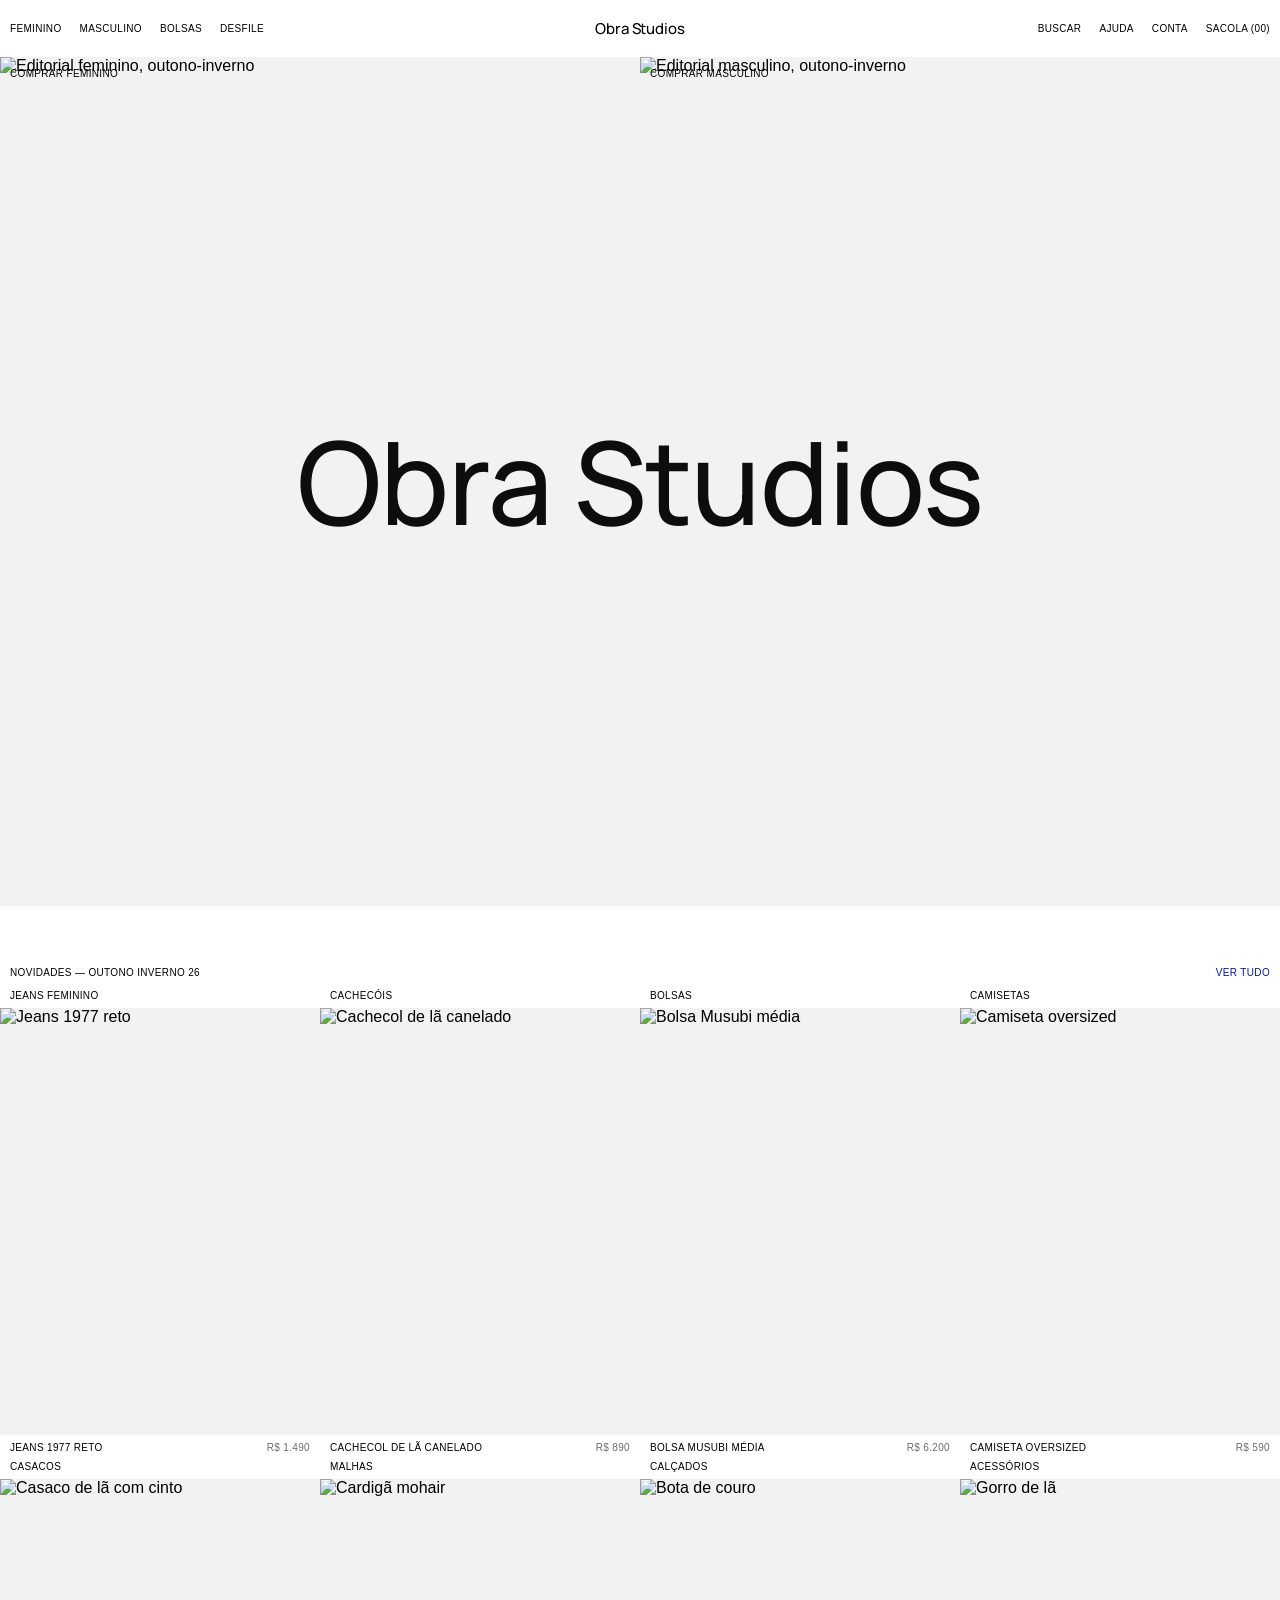
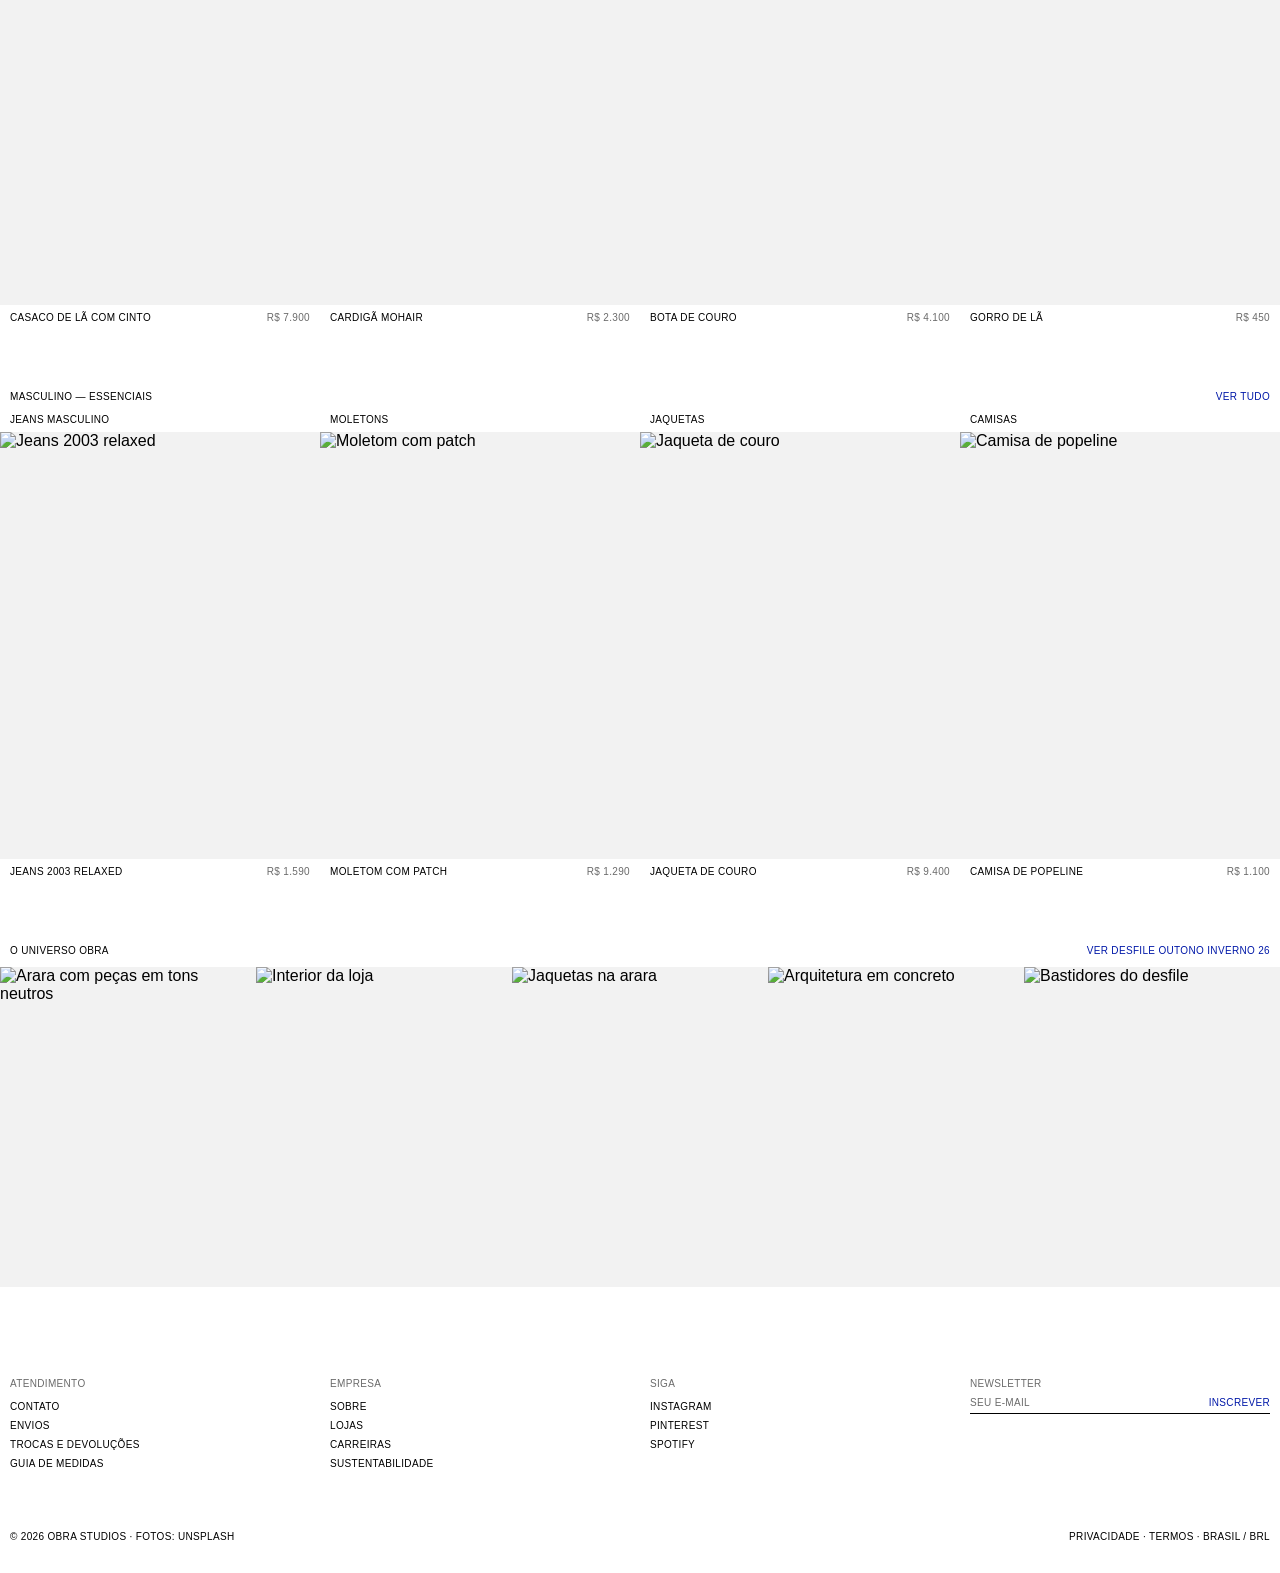
==== index.html @ ecbe7036 "Obra Studios: protótipo de loja de moda Site estático com página inicial, categorias com filtros, pr" ====
<!DOCTYPE html>
<html lang="pt-BR">
<head>
  <meta charset="UTF-8">
  <meta name="viewport" content="width=device-width, initial-scale=1">
  <meta name="robots" content="noindex, nofollow">
  <title>Obra Studios</title>
  <meta name="description" content="Obra Studios — moda contemporânea, edição editorial.">
  <link rel="preconnect" href="https://fonts.googleapis.com">
  <link rel="preconnect" href="https://fonts.gstatic.com" crossorigin>
  <link href="https://fonts.googleapis.com/css2?family=Inter:wght@400;500&family=Manrope:wght@500&display=swap" rel="stylesheet">
  <link rel="stylesheet" href="styles.css">
</head>
<body data-page="home">

  <div id="site-header"></div>

  <main>
    <!-- Hero dividido -->
    <section class="hero" aria-label="Destaque">
      <a class="hero__half" href="categoria.html?g=feminino">
        <span class="label hero__label">Comprar feminino</span>
        <img src="https://images.unsplash.com/photo-1613915617430-8ab0fd7c6baf?w=1200&amp;h=1600&amp;fit=crop&amp;auto=format&amp;q=75" alt="Editorial feminino, outono-inverno">
      </a>
      <a class="hero__half" href="categoria.html?g=masculino">
        <span class="label hero__label">Comprar masculino</span>
        <img src="https://images.unsplash.com/photo-1787044817434-b6d1f927ac21?w=1200&amp;h=1600&amp;fit=crop&amp;auto=format&amp;q=75" alt="Editorial masculino, outono-inverno">
      </a>
      <h1 class="hero__wordmark">Obra Studios</h1>
    </section>

    <!-- Grade de produtos -->
    <section class="section" id="feminino" aria-labelledby="gridTitle">
      <div class="section__head">
        <h2 class="label" id="gridTitle">Novidades — Outono Inverno 26</h2>
        <a href="categoria.html?g=feminino" class="label link">Ver tudo</a>
      </div>
      <div class="grid" id="productGrid"></div>
    </section>

    <!-- Segunda grade -->
    <section class="section" id="masculino" aria-labelledby="gridTitle2">
      <div class="section__head">
        <h2 class="label" id="gridTitle2">Masculino — Essenciais</h2>
        <a href="categoria.html?g=masculino" class="label link">Ver tudo</a>
      </div>
      <div class="grid" id="productGrid2"></div>
    </section>

    <!-- Fileira editorial -->
    <section class="section" id="desfile" aria-labelledby="editTitle">
      <div class="section__head">
        <h2 class="label" id="editTitle">O universo Obra</h2>
        <a href="desfile.html" class="label link">Ver desfile Outono Inverno 26</a>
      </div>
      <div class="tiles">
        <figure class="tile"><img src="https://images.unsplash.com/photo-1603400521630-9f2de124b33b?w=700&amp;h=900&amp;fit=crop&amp;auto=format&amp;q=75" alt="Arara com peças em tons neutros" loading="lazy"></figure>
        <figure class="tile"><img src="https://images.unsplash.com/photo-1769107805412-90d9191d53e9?w=700&amp;h=900&amp;fit=crop&amp;auto=format&amp;q=75" alt="Interior da loja" loading="lazy"></figure>
        <figure class="tile"><img src="https://images.unsplash.com/photo-1551232864-3f0890e580d9?w=700&amp;h=900&amp;fit=crop&amp;auto=format&amp;q=75" alt="Jaquetas na arara" loading="lazy"></figure>
        <figure class="tile"><img src="https://images.unsplash.com/photo-1522743791393-522312deeebf?w=700&amp;h=900&amp;fit=crop&amp;auto=format&amp;q=75" alt="Arquitetura em concreto" loading="lazy"></figure>
        <figure class="tile"><img src="https://images.unsplash.com/photo-1764593605450-15d6fc79a2fa?w=700&amp;h=900&amp;fit=crop&amp;auto=format&amp;q=75" alt="Bastidores do desfile" loading="lazy"></figure>
      </div>
    </section>
  </main>

  <div id="site-footer"></div>

  <script src="data.js"></script>
  <script src="shared.js"></script>
  <script src="main.js"></script>
</body>
</html>
---- styles.css ----
:root {
  /* Cores */
  --color-cobalt: #0018a8;
  --color-ink: #000000;
  --color-graphite: #6b6b6b;
  --color-paper: #ffffff;
  --color-bone: #f2f2f2;

  /* Tipografia */
  --font-ui: "Helvetica Neue", Helvetica, Inter, Arial, sans-serif;
  --font-wordmark: Manrope, "GT Walsheim", "Helvetica Neue", sans-serif;
  --text-label: 10px;
  --tracking-label: 0.033em;
  --text-display: 120px;
  --tracking-display: -0.01em;

  /* Espaçamento */
  --space-edge: 10px;
  --space-element: 10px;
  --space-nav: 30px;
  --section-gap: 60px;
}

*,
*::before,
*::after { box-sizing: border-box; margin: 0; padding: 0; }

html { scroll-behavior: smooth; }
[hidden] { display: none !important; }

body {
  background: var(--color-paper);
  color: var(--color-ink);
  font-family: var(--font-ui);
  font-weight: 400;
  -webkit-font-smoothing: antialiased;
}

img { display: block; width: 100%; height: 100%; object-fit: cover; background: var(--color-bone); }
a { color: inherit; text-decoration: none; }
button, input { font: inherit; color: inherit; background: none; border: 0; border-radius: 0; }
button { cursor: pointer; }
ul { list-style: none; }

/* Rótulo — a voz tipográfica do sistema */
.label {
  font-size: var(--text-label);
  line-height: 1.3;
  letter-spacing: var(--tracking-label);
  text-transform: uppercase;
  font-weight: 400;
}
.muted { color: var(--color-graphite); }
.link { color: var(--color-cobalt); }
a.label:hover, button.label:hover { text-decoration: underline; text-underline-offset: 2px; text-decoration-thickness: 1px; }

/* Navegação */
.nav {
  position: sticky;
  top: 0;
  z-index: 20;
  display: grid;
  grid-template-columns: 1fr auto 1fr;
  align-items: center;
  padding: 18px var(--space-edge);
  background: var(--color-paper);
}
.nav__group { display: flex; gap: 18px; }
.nav__group--right { justify-content: flex-end; }
.nav__logo {
  font-family: var(--font-wordmark);
  font-weight: 500;
  font-size: 15px;
  letter-spacing: -0.01em;
  opacity: 0;
  transition: opacity 0.25s ease;
}
.nav.is-scrolled .nav__logo { opacity: 1; }
.nav__toggle { display: none; }

/* Busca */
.search {
  position: fixed;
  inset: 0 0 auto 0;
  z-index: 30;
  background: var(--color-paper);
  padding: 18px var(--space-edge) var(--space-nav);
}
.search__form { display: flex; align-items: center; gap: var(--space-element); border-bottom: 1px solid var(--color-ink); padding-bottom: 8px; }
.search__input { flex: 1; font-size: 28px; letter-spacing: -0.01em; outline: none; }
.search__input::placeholder { color: var(--color-graphite); }
.search__results { display: flex; flex-direction: column; gap: 10px; margin-top: 18px; max-width: 480px; }
.search__results li { display: flex; justify-content: space-between; gap: 20px; }

/* Hero dividido */
.hero {
  position: relative;
  display: grid;
  grid-template-columns: 1fr 1fr;
  height: calc(100vh - 51px);
  min-height: 480px;
}
.hero__half { position: relative; overflow: hidden; }
.hero__half img { transition: transform 1.2s cubic-bezier(0.2, 0.7, 0.2, 1); }
.hero__half:hover img { transform: scale(1.02); }
.hero__label { position: absolute; top: var(--space-element); left: var(--space-edge); z-index: 2; }
.hero__wordmark {
  position: absolute;
  left: 50%;
  top: 50%;
  transform: translate(-50%, -50%);
  font-family: var(--font-wordmark);
  font-weight: 500;
  font-size: clamp(48px, 9vw, var(--text-display));
  line-height: 1;
  letter-spacing: var(--tracking-display);
  white-space: nowrap;
  pointer-events: none;
  z-index: 3;
  color: var(--color-paper);
  mix-blend-mode: difference; /* fica legível sobre foto clara ou escura */
}

/* Seções */
.section { margin-top: var(--section-gap); }
.section__head {
  display: flex;
  justify-content: space-between;
  padding: 0 var(--space-edge) var(--space-element);
}

/* Grade de produtos — sem gutters */
.grid { display: grid; grid-template-columns: repeat(4, 1fr); }
.cell { display: block; }
.cell__caption { display: flex; justify-content: space-between; padding: 0 var(--space-edge) 6px; }
.cell__media { position: relative; aspect-ratio: 3 / 4; overflow: hidden; }
.cell__media img { position: absolute; inset: 0; transition: opacity 0.4s ease; }
.cell__media img + img { opacity: 0; }
.cell:hover .cell__media img + img { opacity: 1; }
.cell__media > a { position: absolute; inset: 0; }
.cell__caption--below { padding-top: 6px; }
.cell__sizes {
  position: absolute;
  left: 0;
  right: 0;
  bottom: 0;
  z-index: 2;
  display: flex;
  flex-wrap: wrap;
  gap: 4px 14px;
  padding: 10px var(--space-edge);
  background: var(--color-paper);
  opacity: 0;
  transform: translateY(4px);
  transition: opacity 0.2s ease, transform 0.2s ease;
}
.cell:hover .cell__sizes, .cell__sizes:focus-within { opacity: 1; transform: none; }
.cell__price { color: var(--color-graphite); }

/* Aviso de adicionado */
.toast {
  position: fixed;
  top: 60px;
  right: var(--space-edge);
  z-index: 40;
  display: flex;
  gap: 12px;
  width: 300px;
  padding: 10px;
  background: var(--color-paper);
  box-shadow: 0 0 0 1px var(--color-bone);
  animation: toast-in 0.25s ease;
}
.toast img { width: 64px; height: 85px; flex: none; }
.toast__body { display: flex; flex-direction: column; gap: 4px; }
@keyframes toast-in { from { opacity: 0; transform: translateY(-6px); } }

/* Botão — contorno, sem preenchimento */
.btn {
  display: block;
  width: 100%;
  padding: 16px;
  border: 1px solid var(--color-ink);
  text-align: center;
  transition: background 0.2s ease, color 0.2s ease;
}
.btn:hover { background: var(--color-ink); color: var(--color-paper); text-decoration: none !important; }
.btn.is-waiting { border-color: var(--color-graphite); color: var(--color-graphite); }
.btn.is-waiting:hover { background: none; color: var(--color-graphite); }

/* Página de produto */
.pdp { display: grid; grid-template-columns: 2fr 1fr; align-items: start; }
.pdp__gallery { display: grid; grid-template-columns: 1fr 1fr; }
.pdp__gallery img { aspect-ratio: 3 / 4; height: auto; }
.pdp__info {
  position: sticky;
  top: 51px;
  display: flex;
  flex-direction: column;
  gap: 18px;
  padding: 20px var(--space-nav) var(--space-nav);
}
.pdp__crumbs a:hover { text-decoration: underline; }
.pdp__name { font-size: 11px; }
.pdp__field { border: 0; display: flex; flex-direction: column; gap: 8px; }
.pdp__field legend { margin-bottom: 8px; }
.pdp__guide { align-self: flex-start; }
.pdp__text { text-transform: none; line-height: 1.5; font-size: 11px; padding-bottom: 12px; }
.pdp__note { line-height: 1.5; }
.options { display: flex; flex-wrap: wrap; gap: 6px; }
.option {
  min-width: 44px;
  padding: 8px 10px;
  border: 1px solid var(--color-bone);
}
.option:hover { border-color: var(--color-graphite); text-decoration: none !important; }
.option.is-active { border-color: var(--color-ink); }
.shake { animation: shake 0.35s ease; }
@keyframes shake { 25% { transform: translateX(-4px); } 75% { transform: translateX(4px); } }

.accordion details { border-top: 1px solid var(--color-bone); }
.accordion details:last-child { border-bottom: 1px solid var(--color-bone); }
.accordion summary {
  display: flex;
  justify-content: space-between;
  padding: 12px 0;
  cursor: pointer;
  list-style: none;
}
.accordion summary::-webkit-details-marker { display: none; }
.accordion summary::after { content: "+"; }
.accordion details[open] summary::after { content: "−"; }

/* Sacola */
.bag { padding: 20px var(--space-edge) 0; min-height: 60vh; }
.bag__head { display: flex; justify-content: space-between; margin-bottom: var(--space-nav); }
.bag__layout { display: grid; grid-template-columns: 2fr 1fr; gap: var(--section-gap); align-items: start; }
.bag__layout[hidden] { display: none; }
.bag__item {
  display: grid;
  grid-template-columns: 120px 1fr auto;
  gap: 20px;
  padding: 10px 0;
  border-top: 1px solid var(--color-bone);
}
.bag__item:last-child { border-bottom: 1px solid var(--color-bone); }
.bag__thumb { aspect-ratio: 3 / 4; display: block; }
.bag__details { display: flex; flex-direction: column; justify-content: space-between; gap: 10px; }
.bag__details p { margin-top: 4px; }
.bag__remove { align-self: flex-start; color: var(--color-graphite); }
.qty { display: flex; align-items: center; gap: 14px; }
.qty button { width: 24px; height: 24px; border: 1px solid var(--color-bone); }
.qty button:hover { border-color: var(--color-ink); text-decoration: none !important; }
.bag__summary {
  position: sticky;
  top: 71px;
  display: flex;
  flex-direction: column;
  gap: 12px;
}
.bag__row { display: flex; justify-content: space-between; }
.bag__row--total { padding-top: 12px; border-top: 1px solid var(--color-ink); }
.bag__summary .muted { line-height: 1.5; }
.bag__empty { display: flex; flex-direction: column; gap: 12px; padding: 60px 0; }

/* Categoria */
.plp__head { padding: 30px var(--space-edge) 20px; display: flex; flex-direction: column; gap: 18px; }
.plp__title {
  font-family: var(--font-wordmark);
  font-weight: 500;
  font-size: clamp(40px, 6vw, 80px);
  line-height: 1;
  letter-spacing: var(--tracking-display);
}
.plp__types { display: flex; flex-wrap: wrap; gap: 8px 18px; }
.plp__types button { color: var(--color-graphite); }
.plp__types button.is-active { color: var(--color-ink); text-decoration: underline; text-underline-offset: 2px; }
.plp__bar {
  position: sticky;
  top: 51px;
  z-index: 10;
  display: grid;
  grid-template-columns: auto 1fr auto;
  align-items: center;
  gap: 20px;
  padding: 10px var(--space-edge);
  margin-bottom: 10px;
  background: var(--color-paper);
}
.plp__chips { display: flex; flex-wrap: wrap; gap: 6px 10px; align-items: center; }
.chip { padding: 4px 8px; border: 1px solid var(--color-bone); }
.chip:hover { border-color: var(--color-ink); text-decoration: none !important; }
.plp__tools { display: flex; align-items: center; gap: 12px; }
.view-btn { color: var(--color-graphite); }
.view-btn.is-active { color: var(--color-ink); text-decoration: underline; text-underline-offset: 2px; }
.plp__tools #filterOpen { margin-left: 10px; }
.grid--2 { grid-template-columns: repeat(2, 1fr); }
.plp__empty { display: flex; flex-direction: column; align-items: flex-start; gap: 12px; padding: 60px var(--space-edge); }

/* Painel lateral */
.drawer__backdrop {
  position: fixed;
  inset: 0;
  z-index: 49;
  background: rgba(255, 255, 255, 0.6);
  animation: fade-in 0.2s ease;
}
@keyframes fade-in { from { opacity: 0; } }
.drawer {
  position: fixed;
  top: 0;
  right: 0;
  bottom: 0;
  z-index: 50;
  width: min(380px, 100%);
  display: flex;
  flex-direction: column;
  background: var(--color-paper);
  box-shadow: -1px 0 0 var(--color-bone);
  transform: translateX(100%);
  visibility: hidden;
  transition: transform 0.35s cubic-bezier(0.2, 0.7, 0.2, 1), visibility 0s linear 0.35s;
}
.drawer.is-open { transform: none; visibility: visible; transition: transform 0.35s cubic-bezier(0.2, 0.7, 0.2, 1); }
.drawer__head { display: flex; justify-content: space-between; padding: 18px 20px; border-bottom: 1px solid var(--color-bone); }
.drawer__body { flex: 1; overflow-y: auto; padding: 0 20px; }
.drawer__foot { display: grid; grid-template-columns: 1fr 1fr; gap: 10px; padding: 14px 20px; border-top: 1px solid var(--color-bone); }
.btn--ghost { border-color: var(--color-bone); }
.filter { display: flex; flex-direction: column; gap: 12px; padding: 20px 0; border-bottom: 1px solid var(--color-bone); }
.filter:last-child { border-bottom: 0; }
.filter__list { display: flex; flex-direction: column; gap: 10px; }
.filter__list .check .muted { margin-left: auto; }
.is-empty { opacity: 0.35; }

/* Desfile */
.rw-hero { position: relative; height: calc(100vh - 51px); min-height: 480px; overflow: hidden; }
.rw-hero img { position: absolute; inset: 0; }
.rw-hero__meta {
  position: absolute;
  top: var(--space-element);
  left: var(--space-edge);
  right: var(--space-edge);
  display: flex;
  justify-content: space-between;
  z-index: 2;
}
.rw-hero__title {
  position: absolute;
  left: var(--space-edge);
  bottom: 40px;
  z-index: 2;
  font-family: var(--font-wordmark);
  font-weight: 500;
  font-size: clamp(48px, 9vw, var(--text-display));
  line-height: 0.95;
  letter-spacing: var(--tracking-display);
  max-width: 10ch;
}
.rw-hero__cta { position: absolute; right: var(--space-edge); bottom: 44px; z-index: 2; }

.rw-intro {
  display: grid;
  grid-template-columns: 1fr 2fr;
  gap: 20px;
  padding: var(--section-gap) var(--space-edge) 0;
}
.rw-intro__text {
  font-family: var(--font-wordmark);
  font-weight: 500;
  font-size: clamp(20px, 2.2vw, 30px);
  line-height: 1.25;
  letter-spacing: -0.01em;
  max-width: 34ch;
}

.rw-grid { display: grid; grid-template-columns: repeat(4, 1fr); }
.rw-grid--2 { grid-template-columns: repeat(2, 1fr); }
.look { position: relative; display: block; aspect-ratio: 2 / 3; overflow: hidden; cursor: zoom-in; text-align: left; }
.look img { position: absolute; inset: 0; transition: transform 0.8s cubic-bezier(0.2, 0.7, 0.2, 1); }
.look:hover img { transform: scale(1.02); }
.look__num {
  position: absolute;
  left: var(--space-edge);
  bottom: var(--space-element);
  padding: 2px 4px;
  background: var(--color-paper);
}

.rw-info {
  display: grid;
  grid-template-columns: 1fr 1fr;
  gap: 20px;
  padding: 0 var(--space-edge);
}
.rw-info h2 { padding-bottom: 10px; border-bottom: 1px solid var(--color-ink); }
.rw-credits { display: grid; grid-template-columns: 1fr 1fr; gap: 10px 20px; padding-top: 14px; }
.rw-archive { display: flex; flex-direction: column; }
.rw-archive__row {
  display: grid;
  grid-template-columns: 2fr 1.4fr 1fr;
  gap: 10px;
  padding: 12px 0;
  border-bottom: 1px solid var(--color-bone);
}
.rw-archive__row:hover .label:first-child { text-decoration: underline; text-underline-offset: 2px; }
.rw-archive__row.is-current .label:first-child { color: var(--color-cobalt); }

/* Tela cheia */
.lightbox {
  width: 100%;
  height: 100%;
  max-width: none;
  max-height: none;
  margin: 0;
  border: 0;
  padding: 0;
  background: var(--color-paper);
  color: var(--color-ink);
}
.lightbox[open] { display: grid; grid-template-rows: auto minmax(0, 1fr) auto; }
.lightbox::backdrop { background: var(--color-paper); }
.lightbox__bar { display: flex; justify-content: space-between; padding: 18px var(--space-edge); }
.lightbox__stage { position: relative; display: flex; justify-content: center; min-height: 0; }
.lightbox__stage img { width: auto; height: 100%; max-width: 100%; object-fit: contain; background: none; }
.lightbox__nav {
  position: absolute;
  top: 0;
  bottom: 0;
  width: 30%;
  display: flex;
  align-items: center;
  padding: 0 var(--space-edge);
  font-size: 14px;
}
.lightbox__nav--prev { left: 0; justify-content: flex-start; cursor: w-resize; }
.lightbox__nav--next { right: 0; justify-content: flex-end; cursor: e-resize; }
.lightbox__nav:hover { text-decoration: none !important; }
.lightbox__shop { display: flex; align-items: center; gap: 20px; padding: 14px var(--space-edge) 18px; overflow-x: auto; }
.lightbox__shop ul { display: flex; gap: 20px; }
.lb-item { display: flex; align-items: center; gap: 10px; }
.lb-item img { width: 40px; height: 53px; flex: none; }
.lb-item > span { display: flex; flex-direction: column; gap: 3px; white-space: nowrap; }
.lb-item:hover .label:first-child { text-decoration: underline; text-underline-offset: 2px; }

/* Conta */
.pdp__wish { align-self: flex-start; }
.acc__title {
  font-family: var(--font-wordmark);
  font-weight: 500;
  font-size: clamp(40px, 6vw, 80px);
  line-height: 1;
  letter-spacing: var(--tracking-display);
  margin-bottom: 30px;
}
.acc-guest, .acc { padding: 30px var(--space-edge) 0; min-height: 70vh; }
.acc__demo { margin: -14px 0 30px; }
.acc-guest__cols { display: grid; grid-template-columns: 1fr 1fr; gap: var(--section-gap); max-width: 1100px; }
.acc-form { display: flex; flex-direction: column; gap: 18px; }
.acc-form__actions { display: flex; gap: 10px; }
.acc-form__actions .btn { width: auto; padding: 14px 28px; }
.acc-perks { display: flex; flex-direction: column; gap: 6px; padding-top: 6px; }
.acc-perks li::before { content: "— "; }

.acc__layout { display: grid; grid-template-columns: 220px 1fr; gap: var(--section-gap); align-items: start; }
.acc__nav { position: sticky; top: 71px; display: flex; flex-direction: column; align-items: flex-start; gap: 12px; }
.acc__nav a { color: var(--color-graphite); }
.acc__nav a.is-active { color: var(--color-ink); text-decoration: underline; text-underline-offset: 2px; }
.acc__nav #logout { margin-top: 18px; }
.acc__panel { display: flex; flex-direction: column; gap: 18px; min-width: 0; max-width: 1000px; }
.acc-empty { line-height: 1.6; padding: 10px 0 30px; }
.acc-text { line-height: 1.6; text-transform: none; font-size: 11px; }

.acc-stats { display: grid; grid-template-columns: repeat(3, 1fr); gap: 1px; background: var(--color-bone); margin-bottom: 20px; }
.acc-stat { display: flex; flex-direction: column; gap: 8px; padding: 20px; background: var(--color-paper); }
.acc-stat__num { font-family: var(--font-wordmark); font-weight: 500; font-size: 40px; line-height: 1; letter-spacing: -0.01em; }
.acc-stat:hover .label { text-decoration: underline; text-underline-offset: 2px; }
.acc-cards { display: grid; grid-template-columns: 1fr 1fr; gap: 20px; margin-top: 20px; }
.acc-cards > div { display: flex; flex-direction: column; gap: 6px; }
.acc-cards .co__title { margin-bottom: 8px; }
.acc-cards .link { margin-top: 8px; }

.orders { display: flex; flex-direction: column; }
.order { border-bottom: 1px solid var(--color-bone); }
.order__row {
  display: grid;
  grid-template-columns: 1fr 1.4fr 1.2fr 1.4fr auto;
  gap: 10px;
  align-items: center;
  padding: 14px 0;
  cursor: pointer;
  list-style: none;
}
.order__row::-webkit-details-marker { display: none; }
.order__row::after { content: "+"; font-size: 11px; }
.order[open] .order__row::after { content: "−"; }
.order__body { display: flex; flex-direction: column; align-items: flex-start; gap: 18px; padding: 4px 0 20px; }
.order__items { display: flex; flex-direction: column; gap: 10px; width: 100%; max-width: 560px; }
.order__meta { display: grid; grid-template-columns: repeat(3, 1fr); gap: 20px; width: 100%; }
.order__meta p { line-height: 1.6; }

.acc-wish { margin: 0 calc(-1 * var(--space-edge)); grid-template-columns: repeat(3, 1fr); }
.acc-wish__remove { padding: 8px var(--space-edge) 16px; color: var(--color-graphite); }

.addresses { display: grid; grid-template-columns: repeat(2, 1fr); gap: 20px; }
.address { display: flex; flex-direction: column; gap: 6px; padding: 16px; border: 1px solid var(--color-bone); }
.address__actions { display: flex; gap: 14px; margin-top: 10px; }
.acc-address-form { grid-column: 1 / -1; padding: 16px; border: 1px solid var(--color-ink); }
.acc-add { width: auto; align-self: flex-start; padding: 14px 28px; }
.acc-danger { margin-top: 30px; }
.acc-delete { align-self: flex-start; text-decoration: underline; text-underline-offset: 2px; }

.show-sm { display: none; }

/* Páginas institucionais */
.page-head { display: flex; flex-direction: column; gap: 20px; padding: 30px var(--space-edge) 0; }
.page-head .acc__title { margin-bottom: 0; }
.page-head--flush { padding: 0; margin-bottom: 20px; }
.page-head .rw-intro__text { max-width: 40ch; }
.page-h2 { font-family: var(--font-wordmark); font-weight: 500; font-size: clamp(26px, 3vw, 40px); line-height: 1.1; letter-spacing: -0.01em; }
.page-h3 { font-family: var(--font-wordmark); font-weight: 500; font-size: 20px; line-height: 1.2; letter-spacing: -0.01em; }
.prose { font-size: 13px; line-height: 1.6; max-width: 60ch; }
.rw-hero--short { height: 70vh; }

.split { display: grid; grid-template-columns: 1fr 1fr; align-items: center; }
.split__img { aspect-ratio: 4 / 5; overflow: hidden; }
.split__text { display: flex; flex-direction: column; gap: 18px; padding: 30px var(--section-gap); }
.split--reverse .split__img { order: -1; }

.values { display: grid; grid-template-columns: repeat(4, 1fr); gap: 1px; background: var(--color-bone); border-top: 1px solid var(--color-bone); border-bottom: 1px solid var(--color-bone); }
.value { display: flex; flex-direction: column; gap: 12px; padding: 24px var(--space-edge) 30px; background: var(--color-paper); }

.timeline { list-style: none; display: grid; grid-template-columns: repeat(5, 1fr); padding: 0 var(--space-edge); }
.timeline li { display: flex; flex-direction: column; gap: 10px; padding: 14px 20px 0 0; border-top: 1px solid var(--color-ink); }
.timeline p { line-height: 1.5; }

.page-links { display: grid; grid-template-columns: repeat(3, 1fr); border-top: 1px solid var(--color-ink); }
.page-link { display: flex; flex-direction: column; gap: 10px; padding: 24px var(--space-edge); transition: background 0.2s ease; }
.page-link:hover { background: var(--color-bone); }
.page-link__title { font-family: var(--font-wordmark); font-weight: 500; font-size: 24px; letter-spacing: -0.01em; }

.goals { grid-template-columns: repeat(4, 1fr); margin: 0; }
.goals .acc-stat { padding: 24px var(--space-edge); }
.goals .acc-stat__num { font-size: clamp(40px, 5vw, 64px); }

/* Lojas */
.stores { display: flex; flex-direction: column; margin-top: 30px; }
.store { display: grid; grid-template-columns: 1fr 1fr; border-top: 1px solid var(--color-bone); }
.store__img { aspect-ratio: 4 / 5; max-height: 80vh; overflow: hidden; }
.store__info { display: flex; flex-direction: column; gap: 30px; padding: 30px var(--section-gap) 30px var(--space-nav); }
.store__title { display: flex; flex-direction: column; gap: 10px; }
.store__cols { display: grid; grid-template-columns: 1fr 1fr; gap: 20px; }
.store__cols > div { display: flex; flex-direction: column; gap: 6px; }
.store__hour { display: flex; justify-content: space-between; gap: 10px; padding: 4px 0; }
.store__hour.is-today { text-decoration: underline; text-underline-offset: 2px; }
.store__services { display: flex; flex-wrap: wrap; gap: 6px; margin-top: 8px; }
.store__services li { padding: 4px 8px; border: 1px solid var(--color-bone); }

/* Carreiras */
.jobs__filters { display: flex; flex-direction: column; gap: 10px; padding: 0 var(--space-edge) 20px; }
.jobs { padding: 0 var(--space-edge); border-top: 1px solid var(--color-ink); margin: 0 var(--space-edge); padding: 0; }
.job__row { grid-template-columns: 2fr 1fr 1.5fr 1fr auto; }
.job__reqs { list-style: none; display: flex; flex-direction: column; gap: 4px; margin-top: 8px; }
.job__reqs li::before { content: "— "; }
.job__form { width: 100%; max-width: 640px; padding-top: 10px; }
.jobs__none, .jobs__open { padding: 20px var(--space-edge) 0; line-height: 1.6; }

/* Texto legal */
.legal { padding: 30px var(--space-edge) 0; }
.legal__notice { display: inline-block; padding: 8px 10px; border: 1px solid var(--color-ink); margin-bottom: 40px; }
.legal__toc { top: 71px; }
.legal__body { display: flex; flex-direction: column; gap: 14px; max-width: 720px; }
.legal__body h2 {
  font-size: var(--text-label);
  letter-spacing: var(--tracking-label);
  text-transform: uppercase;
  font-weight: 400;
  padding: 30px 0 10px;
  border-bottom: 1px solid var(--color-ink);
  scroll-margin-top: 80px;
}
.legal__body ul { list-style: none; display: flex; flex-direction: column; gap: 8px; }
.legal__body li { font-size: 13px; line-height: 1.6; padding-left: 16px; position: relative; }
.legal__body li::before { content: "—"; position: absolute; left: 0; }
.legal__body strong { font-weight: 500; }
.footer__legal a:hover { text-decoration: underline; }

/* Ajuda */
.help { padding: 30px var(--space-edge) 0; }
.help__head { display: grid; grid-template-columns: 1fr 1fr; gap: 20px; align-items: end; }
.help__head .acc__title { margin-bottom: 0; }
.help__search { display: flex; align-items: center; gap: 14px; border-bottom: 1px solid var(--color-ink); padding-bottom: 8px; }
.help__search input { flex: 1; font-size: 22px; letter-spacing: -0.01em; outline: none; min-width: 0; }
.help__search input::placeholder { color: var(--color-graphite); }

.help-quick {
  display: grid;
  grid-template-columns: repeat(4, 1fr);
  gap: 1px;
  background: var(--color-bone);
  margin: 40px calc(-1 * var(--space-edge)) var(--section-gap);
  border-top: 1px solid var(--color-bone);
  border-bottom: 1px solid var(--color-bone);
}
.help-quick__item { display: flex; flex-direction: column; gap: 10px; padding: 20px var(--space-edge) 24px; background: var(--color-paper); transition: background 0.2s ease; }
.help-quick__item:hover { background: var(--color-bone); }
.help-quick__title { font-family: var(--font-wordmark); font-weight: 500; font-size: 22px; letter-spacing: -0.01em; line-height: 1.1; }

.help__layout { display: grid; grid-template-columns: 220px 1fr; gap: var(--section-gap); align-items: start; }
.help__content { display: flex; flex-direction: column; gap: 50px; max-width: 820px; min-width: 0; }
#faq { display: flex; flex-direction: column; gap: 50px; }
.help-section { display: flex; flex-direction: column; gap: 14px; scroll-margin-top: 80px; }
.help-section .accordion details:first-child { border-top: 0; }
.help-text { line-height: 1.6; text-transform: none; font-size: 11px; }
.help-noresult { line-height: 1.6; }

.help-track { display: grid; grid-template-columns: 1fr 1fr auto; gap: 20px; align-items: end; }
.help-track .btn { width: auto; padding: 12px 28px; }
.help-track__msg { line-height: 1.6; margin-top: 6px; }
.track { display: flex; flex-direction: column; gap: 18px; padding: 18px; border: 1px solid var(--color-bone); margin-top: 6px; }
.track__head { display: flex; justify-content: space-between; gap: 10px; }
.track__steps { display: grid; grid-template-columns: repeat(4, 1fr); list-style: none; }
.track__steps li { padding-top: 12px; border-top: 2px solid var(--color-bone); color: var(--color-graphite); }
.track__steps li.is-done { border-top-color: var(--color-ink); color: var(--color-ink); }
.track__steps li.is-current { color: var(--color-cobalt); }

.size-tools { display: flex; justify-content: space-between; align-items: center; gap: 14px; flex-wrap: wrap; }
.size-unit { display: flex; gap: 12px; }
.size-table { overflow-x: auto; }
.size-table table { width: 100%; border-collapse: collapse; }
.size-table th, .size-table td { text-align: left; padding: 12px 10px 12px 0; border-bottom: 1px solid var(--color-bone); white-space: nowrap; }
.size-table th { font-weight: 400; border-bottom-color: var(--color-ink); }
.size-table tbody tr:hover td { background: var(--color-bone); }

.contact-grid { display: grid; grid-template-columns: repeat(4, 1fr); gap: 20px; }
.contact-grid > div { display: flex; flex-direction: column; gap: 6px; }
.contact-grid p { line-height: 1.5; }
.help-form { margin-top: 20px; }
.field textarea {
  font: inherit;
  font-size: 13px;
  padding: 8px 0;
  border: 0;
  border-bottom: 1px solid var(--color-bone);
  border-radius: 0;
  outline: none;
  resize: vertical;
  background: none;
}
.field textarea:focus { border-bottom-color: var(--color-ink); }
.field textarea.is-invalid { border-bottom-color: #b00020; }

/* Checkout */
.nav--checkout .nav__secure { justify-self: end; }
.footer--min .footer__bottom { margin-top: 0; }
.co {
  display: grid;
  grid-template-columns: 1.4fr 1fr;
  gap: var(--section-gap);
  align-items: start;
  padding: 20px var(--space-edge) 0;
}
.co__form { display: flex; flex-direction: column; gap: 30px; max-width: 640px; }
.co__demo { line-height: 1.5; }
.co__step { display: flex; flex-direction: column; gap: 18px; }
.co__title { display: flex; gap: 14px; padding-bottom: 10px; border-bottom: 1px solid var(--color-ink); }
.co__title span { color: var(--color-graphite); }

.fields { display: grid; grid-template-columns: 1fr 1fr; gap: 18px 20px; }
.field { display: flex; flex-direction: column; gap: 6px; }
.field--full { grid-column: 1 / -1; }
.field input, .field select {
  font-size: 13px;
  padding: 8px 0;
  border-bottom: 1px solid var(--color-bone);
  outline: none;
  transition: border-color 0.2s ease;
}
.field select { border: 0; border-bottom: 1px solid var(--color-bone); background: none; cursor: pointer; }
.field input:focus, .field select:focus { border-bottom-color: var(--color-ink); }
.field input::placeholder { color: #b5b5b5; }
.field input.is-invalid { border-bottom-color: #b00020; }
.field__error { color: #b00020; min-height: 0; }
.field__error:empty { display: none; }
.field__hint:empty { display: none; }
.opt { text-transform: none; }

.check { display: flex; align-items: center; gap: 10px; cursor: pointer; }
.check input { accent-color: var(--color-ink); width: 14px; height: 14px; }

.choices { display: flex; flex-direction: column; }
.choice {
  display: grid;
  grid-template-columns: auto 1fr auto;
  gap: 12px;
  align-items: center;
  padding: 14px 0;
  border-bottom: 1px solid var(--color-bone);
  cursor: pointer;
}
.choice input { accent-color: var(--color-ink); }

.tabs { display: flex; gap: 6px; flex-wrap: wrap; }
.tab { padding: 10px 14px; border: 1px solid var(--color-bone); }
.tab:hover { border-color: var(--color-graphite); text-decoration: none !important; }
.tab.is-active { border-color: var(--color-ink); }
.pay__text { text-transform: none; line-height: 1.5; font-size: 11px; }
.btn:disabled { color: var(--color-graphite); border-color: var(--color-graphite); background: none; cursor: wait; }

.co__summary {
  position: sticky;
  top: 71px;
  display: flex;
  flex-direction: column;
  gap: 12px;
}
.co__summary-head { display: flex; justify-content: space-between; padding-bottom: 10px; border-bottom: 1px solid var(--color-ink); }
.co__items { display: flex; flex-direction: column; gap: 10px; padding-bottom: 12px; border-bottom: 1px solid var(--color-bone); }
.co__item { display: grid; grid-template-columns: 60px 1fr auto; gap: 14px; align-items: start; }
.co__item p + p { margin-top: 4px; }
.co__thumb { position: relative; aspect-ratio: 3 / 4; }
.co__thumb span {
  position: absolute;
  top: -6px;
  right: -6px;
  min-width: 16px;
  height: 16px;
  display: grid;
  place-items: center;
  background: var(--color-paper);
  box-shadow: 0 0 0 1px var(--color-ink);
}
.co__coupon { display: flex; gap: 10px; border-bottom: 1px solid var(--color-bone); padding: 6px 0; }
.co__coupon input { flex: 1; outline: none; }
.co__coupon input::placeholder { color: var(--color-graphite); }
#couponMsg:empty, #sumInstallments:empty { display: none; }

.co-done {
  display: flex;
  flex-direction: column;
  gap: 20px;
  padding: 60px var(--space-edge) 0;
  min-height: 70vh;
}
.co-done__title {
  font-family: var(--font-wordmark);
  font-weight: 500;
  font-size: clamp(56px, 9vw, var(--text-display));
  line-height: 1;
  letter-spacing: var(--tracking-display);
}
.co-done__text { text-transform: none; font-size: 12px; line-height: 1.5; max-width: 520px; }
.co-done__grid { display: grid; grid-template-columns: repeat(3, minmax(0, 260px)); gap: 20px; margin: 20px 0; }
.co-done__grid p { line-height: 1.5; }
.co-done__grid p + p { margin-top: 6px; }

@media (max-width: 900px) {
  .co { grid-template-columns: 1fr; gap: var(--space-nav); }
  .co__summary { position: static; order: -1; }
  .co-done__grid { grid-template-columns: 1fr; }
}
@media (max-width: 640px) {
  .fields { grid-template-columns: 1fr; }
  .plp__bar { grid-template-columns: auto auto; justify-content: space-between; }
  .plp__chips { grid-column: 1 / -1; grid-row: 2; }
  .plp__chips:empty { display: none; }
  .plp__types { flex-wrap: nowrap; overflow-x: auto; scrollbar-width: none; margin-right: calc(-1 * var(--space-edge)); }
  .plp__types button { white-space: nowrap; }
  .grid--2 { grid-template-columns: 1fr; }
  .nav--checkout .nav__secure { display: none; }
  .nav--checkout { grid-template-columns: 1fr auto; }
}

/* Fileira editorial */
.tiles { display: grid; grid-template-columns: repeat(5, 1fr); }
.tile { aspect-ratio: 4 / 5; overflow: hidden; }

/* Rodapé */
.footer { margin-top: var(--section-gap); padding: var(--space-nav) var(--space-edge); }
.footer__cols { display: grid; grid-template-columns: repeat(4, 1fr); gap: 20px; }
.footer__cols > div, .newsletter { display: flex; flex-direction: column; gap: 6px; }
.footer__cols p { margin-bottom: 4px; }
.newsletter__row { display: flex; border-bottom: 1px solid var(--color-ink); padding-bottom: 4px; }
.newsletter__row input { flex: 1; outline: none; }
.newsletter__row input::placeholder { color: var(--color-graphite); }
.footer__bottom { display: flex; justify-content: space-between; margin-top: var(--section-gap); }

/* Responsivo */
@media (max-width: 900px) {
  .grid { grid-template-columns: repeat(2, 1fr); }
  .tiles { grid-template-columns: repeat(5, 70vw); overflow-x: auto; scroll-snap-type: x mandatory; scrollbar-width: none; }
  .tile { scroll-snap-align: start; }
  .footer__cols { grid-template-columns: repeat(2, 1fr); row-gap: 30px; }
  .pdp { grid-template-columns: 1fr; }
  .pdp__gallery {
    grid-template-columns: repeat(4, 85vw);
    overflow-x: auto;
    scroll-snap-type: x mandatory;
    scrollbar-width: none;
  }
  .pdp__gallery img { scroll-snap-align: start; }
  .pdp__info { position: static; padding: 20px var(--space-edge); }
  .bag__layout { grid-template-columns: 1fr; gap: var(--space-nav); }
  .bag__summary { position: static; }
  .rw-grid { grid-template-columns: repeat(2, 1fr); }
  .rw-grid--2 { grid-template-columns: 1fr; }
  .rw-intro, .rw-info { grid-template-columns: 1fr; gap: var(--space-nav); }
  .lightbox__shop { flex-direction: column; align-items: flex-start; gap: 10px; }
  .acc-guest__cols, .acc__layout { grid-template-columns: 1fr; gap: var(--space-nav); }
  .acc__nav { position: static; flex-direction: row; flex-wrap: wrap; gap: 10px 18px; padding-bottom: 14px; border-bottom: 1px solid var(--color-bone); }
  .acc__nav #logout { margin-top: 0; }
  .order__row { grid-template-columns: 1fr auto; }
  .order__row > span:nth-child(2), .order__row > span:nth-child(3) { grid-row: 2; }
  .order__meta { grid-template-columns: 1fr; }
  .acc-wish { grid-template-columns: repeat(2, 1fr); }
  .help__head { grid-template-columns: 1fr; }
  .help-quick { grid-template-columns: repeat(2, 1fr); }
  .help__layout { grid-template-columns: 1fr; gap: var(--space-nav); }
  .help__nav { position: sticky; top: 51px; z-index: 5; background: var(--color-paper); flex-wrap: nowrap; overflow-x: auto; scrollbar-width: none; padding-top: 10px; }
  .help__nav a { white-space: nowrap; }
  .contact-grid { grid-template-columns: repeat(2, 1fr); }
  .split, .store { grid-template-columns: 1fr; }
  .split--reverse .split__img { order: 0; }
  .split__text { padding: 30px var(--space-edge); }
  .values, .goals { grid-template-columns: repeat(2, 1fr); }
  .timeline { grid-template-columns: 1fr; gap: 0; }
  .timeline li { flex-direction: row; gap: 20px; padding: 12px 0; }
  .timeline li span { flex: 0 0 60px; }
  .page-links { grid-template-columns: 1fr; }
  .store__info { padding: 20px var(--space-edge) 40px; }
  .job__row { grid-template-columns: 1fr auto; }
  .job__row > span:nth-child(n+2) { grid-row: 2; }
  .job__row > span:nth-child(4) { display: none; }
}

@media (max-width: 640px) {
  .nav { padding: 16px var(--space-edge); }
  .nav__toggle { display: block; justify-self: start; }
  .nav__group--left {
    display: none;
    position: absolute;
    top: 100%;
    left: 0;
    right: 0;
    flex-direction: column;
    gap: 14px;
    padding: 10px var(--space-edge) 30px;
    background: var(--color-paper);
  }
  .nav.is-open .nav__group--left { display: flex; }
  .nav__logo { opacity: 1; font-size: 14px; }
  .hide-sm { display: none; }
  .show-sm { display: block; }
  .help-track { grid-template-columns: 1fr; }
  .help-quick__title { font-size: 18px; }
  .contact-grid { grid-template-columns: 1fr; }
  .track__steps { grid-template-columns: 1fr 1fr; row-gap: 14px; }
  .values { grid-template-columns: 1fr; }
  .store__cols { grid-template-columns: 1fr; }
  .footer__bottom { flex-direction: column; gap: 8px; }
  .addresses, .acc-cards { grid-template-columns: 1fr; }
  .acc-stat { padding: 14px; }
  .acc-stat__num { font-size: 28px; }
  .hero { height: 82vh; }
  .hero__wordmark { font-size: 13vw; }
  .search__input { font-size: 22px; }
  .cell__sizes { display: none; }
  .bag__item { grid-template-columns: 90px 1fr; }
  .bag__price { grid-column: 2; }
  .toast { left: var(--space-edge); width: auto; }
}

@media (prefers-reduced-motion: reduce) {
  html { scroll-behavior: auto; }
  * { transition: none !important; }
}
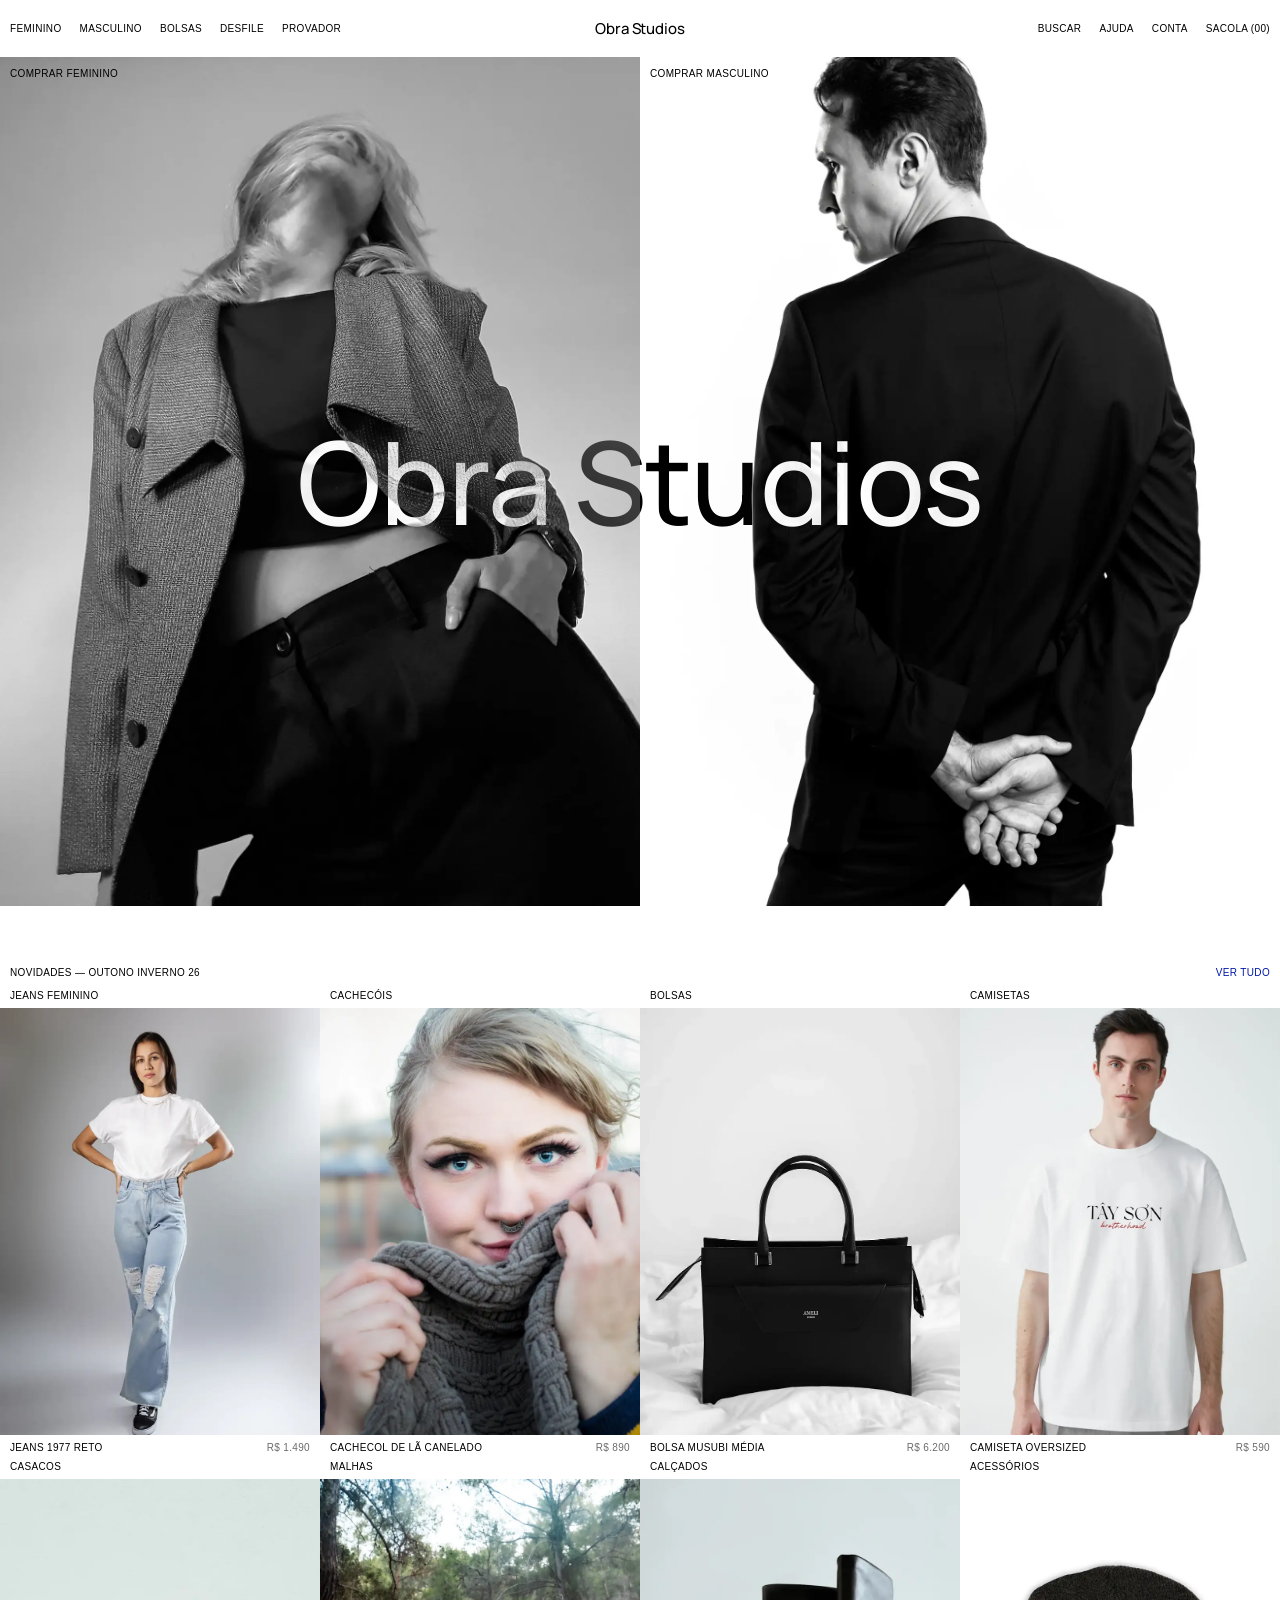
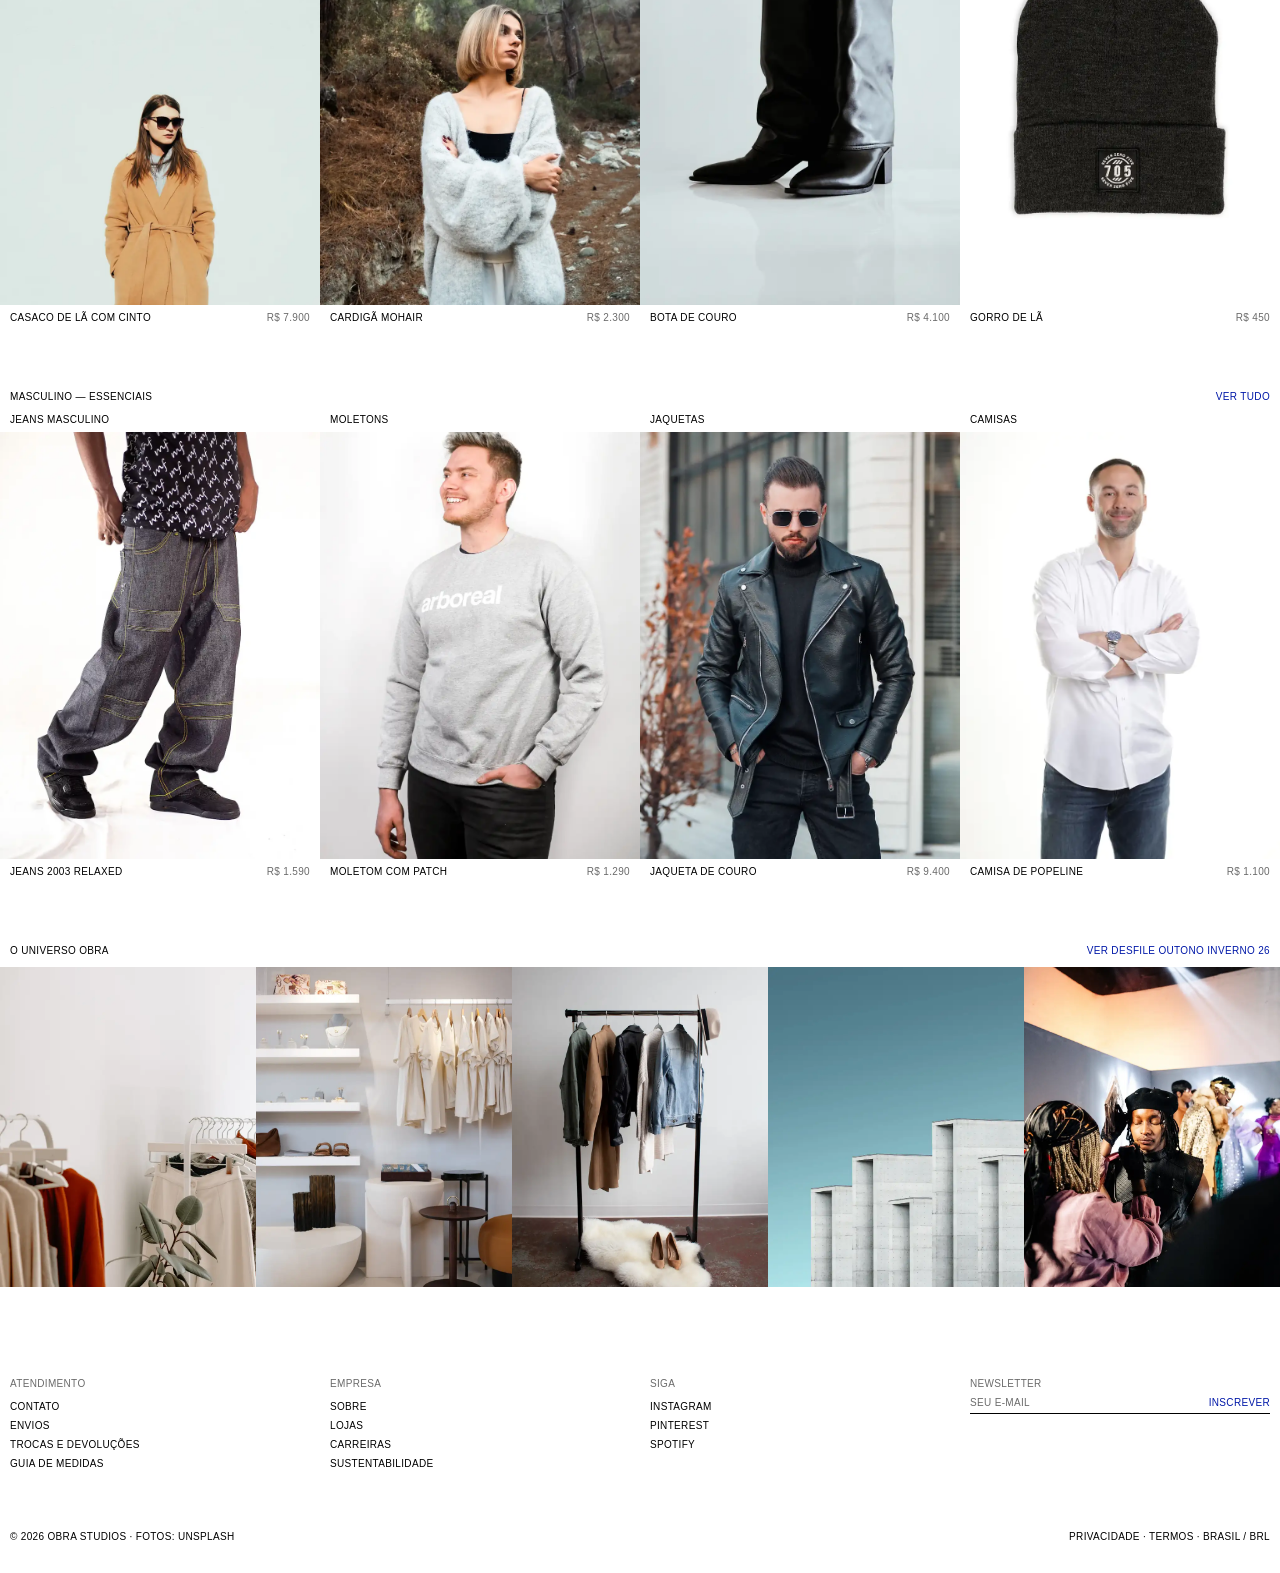
==== commit 8026cd89: "Corrige site quebrado após atualização e guarda fotos no projeto - Número de versão nos arquivos CSS" ====
--- a/index.html
+++ b/index.html
@@ -9,7 +9,7 @@
   <link rel="preconnect" href="https://fonts.googleapis.com">
   <link rel="preconnect" href="https://fonts.gstatic.com" crossorigin>
   <link href="https://fonts.googleapis.com/css2?family=Inter:wght@400;500&family=Manrope:wght@500&display=swap" rel="stylesheet">
-  <link rel="stylesheet" href="styles.css">
+  <link rel="stylesheet" href="styles.css?v=202609242142">
 </head>
 <body data-page="home">
 
@@ -20,11 +20,11 @@
     <section class="hero" aria-label="Destaque">
       <a class="hero__half" href="categoria.html?g=feminino">
         <span class="label hero__label">Comprar feminino</span>
-        <img src="https://images.unsplash.com/photo-1613915617430-8ab0fd7c6baf?w=1200&amp;h=1600&amp;fit=crop&amp;auto=format&amp;q=75" alt="Editorial feminino, outono-inverno">
+        <img src="img/1613915617430-8ab0fd7c6baf.webp" alt="Editorial feminino, outono-inverno">
       </a>
       <a class="hero__half" href="categoria.html?g=masculino">
         <span class="label hero__label">Comprar masculino</span>
-        <img src="https://images.unsplash.com/photo-1787044817434-b6d1f927ac21?w=1200&amp;h=1600&amp;fit=crop&amp;auto=format&amp;q=75" alt="Editorial masculino, outono-inverno">
+        <img src="img/1787044817434-b6d1f927ac21.webp" alt="Editorial masculino, outono-inverno">
       </a>
       <h1 class="hero__wordmark">Obra Studios</h1>
     </section>
@@ -54,19 +54,19 @@
         <a href="desfile.html" class="label link">Ver desfile Outono Inverno 26</a>
       </div>
       <div class="tiles">
-        <figure class="tile"><img src="https://images.unsplash.com/photo-1603400521630-9f2de124b33b?w=700&amp;h=900&amp;fit=crop&amp;auto=format&amp;q=75" alt="Arara com peças em tons neutros" loading="lazy"></figure>
-        <figure class="tile"><img src="https://images.unsplash.com/photo-1769107805412-90d9191d53e9?w=700&amp;h=900&amp;fit=crop&amp;auto=format&amp;q=75" alt="Interior da loja" loading="lazy"></figure>
-        <figure class="tile"><img src="https://images.unsplash.com/photo-1551232864-3f0890e580d9?w=700&amp;h=900&amp;fit=crop&amp;auto=format&amp;q=75" alt="Jaquetas na arara" loading="lazy"></figure>
-        <figure class="tile"><img src="https://images.unsplash.com/photo-1522743791393-522312deeebf?w=700&amp;h=900&amp;fit=crop&amp;auto=format&amp;q=75" alt="Arquitetura em concreto" loading="lazy"></figure>
-        <figure class="tile"><img src="https://images.unsplash.com/photo-1764593605450-15d6fc79a2fa?w=700&amp;h=900&amp;fit=crop&amp;auto=format&amp;q=75" alt="Bastidores do desfile" loading="lazy"></figure>
+        <figure class="tile"><img src="img/1603400521630-9f2de124b33b.webp" alt="Arara com peças em tons neutros" loading="lazy"></figure>
+        <figure class="tile"><img src="img/1769107805412-90d9191d53e9.webp" alt="Interior da loja" loading="lazy"></figure>
+        <figure class="tile"><img src="img/1551232864-3f0890e580d9.webp" alt="Jaquetas na arara" loading="lazy"></figure>
+        <figure class="tile"><img src="img/1522743791393-522312deeebf.webp" alt="Arquitetura em concreto" loading="lazy"></figure>
+        <figure class="tile"><img src="img/1764593605450-15d6fc79a2fa.webp" alt="Bastidores do desfile" loading="lazy"></figure>
       </div>
     </section>
   </main>
 
   <div id="site-footer"></div>
 
-  <script src="data.js"></script>
-  <script src="shared.js"></script>
-  <script src="main.js"></script>
+  <script src="data.js?v=202609242142"></script>
+  <script src="shared.js?v=202609242142"></script>
+  <script src="main.js?v=202609242142"></script>
 </body>
 </html>
--- a/styles.css
+++ b/styles.css
@@ -583,6 +583,121 @@
 .legal__body li::before { content: "—"; position: absolute; left: 0; }
 .legal__body strong { font-weight: 500; }
 .footer__legal a:hover { text-decoration: underline; }
+
+/* Provador */
+.fit { padding: 30px var(--space-edge) 0; }
+.fit__head { gap: 14px; margin-bottom: 30px; }
+.fit__hint, .fit__saved { line-height: 1.6; text-transform: none; font-size: 11px; letter-spacing: 0; }
+
+.fit-size { display: grid; grid-template-columns: minmax(280px, 1fr) 1.5fr; gap: var(--section-gap); align-items: start; scroll-margin-top: 70px; }
+.fit-size__form { position: sticky; top: 71px; display: flex; flex-direction: column; gap: 18px; }
+.fit-fields { display: grid; grid-template-columns: 1fr 1fr; gap: 18px 20px; }
+.unit-input { display: flex; align-items: center; gap: 8px; border-bottom: 1px solid var(--color-bone); transition: border-color 0.2s ease; }
+.unit-input:focus-within { border-bottom-color: var(--color-ink); }
+.unit-input input { flex: 1; min-width: 0; font-size: 20px; padding: 6px 0; outline: none; font-variant-numeric: tabular-nums; -moz-appearance: textfield; }
+.unit-input input::-webkit-outer-spin-button, .unit-input input::-webkit-inner-spin-button { -webkit-appearance: none; margin: 0; }
+.unit-input input::placeholder { color: #c4c4c4; }
+.unit-input:has(.is-invalid) { border-bottom-color: #b00020; }
+
+.fit-howto { border-top: 1px solid var(--color-bone); border-bottom: 1px solid var(--color-bone); }
+.fit-howto summary { padding: 12px 0; cursor: pointer; list-style: none; display: flex; justify-content: space-between; }
+.fit-howto summary::-webkit-details-marker { display: none; }
+.fit-howto summary::after { content: "+"; }
+.fit-howto[open] summary::after { content: "−"; }
+.fit-howto__body { display: grid; grid-template-columns: 90px 1fr; gap: 20px; align-items: center; padding-bottom: 16px; }
+.fit-howto__body ul { list-style: none; display: flex; flex-direction: column; gap: 8px; }
+.fit-howto__body li { text-transform: none; font-size: 11px; line-height: 1.5; letter-spacing: 0; }
+.fit-howto__body strong { font-weight: 500; }
+.fit-figure { width: 90px; height: auto; fill: none; stroke: var(--color-graphite); stroke-width: 1.2; stroke-linecap: round; }
+.fit-figure__m { stroke: var(--color-cobalt); stroke-dasharray: 3 3; }
+
+.fit-results__head { display: flex; flex-direction: column; gap: 12px; margin-bottom: 4px; }
+.fit-list { list-style: none; display: flex; flex-direction: column; }
+.fit-row {
+  display: grid;
+  grid-template-columns: 64px 1fr auto;
+  gap: 16px;
+  align-items: center;
+  padding: 12px 0;
+  border-bottom: 1px solid var(--color-bone);
+  transition: background 0.2s ease;
+}
+.fit-row.is-focus { background: var(--color-bone); padding-inline: 10px; }
+.fit-row__img { aspect-ratio: 3 / 4; display: block; overflow: hidden; }
+.fit-row__info { display: flex; flex-direction: column; align-items: flex-start; gap: 4px; min-width: 0; }
+.fit-row__why { font-size: 12px; line-height: 1.5; max-width: 52ch; }
+.fit-row__size { display: flex; flex-direction: column; align-items: flex-end; gap: 6px; text-align: right; }
+.fit-row__big {
+  font-family: var(--font-wordmark);
+  font-weight: 500;
+  font-size: 34px;
+  line-height: 1;
+  letter-spacing: -0.02em;
+  font-variant-numeric: tabular-nums;
+}
+.fit-row[data-status="falta"] .fit-row__big, .fit-row[data-status="fora"] .fit-row__big { color: #c4c4c4; }
+.fit-badge { padding: 3px 6px; border: 1px solid var(--color-bone); white-space: nowrap; }
+.fit-badge--ideal { color: var(--color-cobalt); border-color: var(--color-cobalt); }
+.fit-badge--entre { border-color: var(--color-ink); }
+.fit-badge--falta, .fit-badge--unico { color: var(--color-graphite); }
+.fit-badge--fora { color: #b00020; border-color: #b00020; }
+
+/* Monte o look */
+.fit-look { scroll-margin-top: 70px; }
+.fit-look__head { display: flex; justify-content: space-between; align-items: flex-end; flex-wrap: wrap; gap: 14px; padding-bottom: 14px; border-bottom: 1px solid var(--color-ink); margin-bottom: 10px; }
+.fit-look__tools { display: flex; align-items: center; gap: 24px; flex-wrap: wrap; }
+
+.board {
+  display: grid;
+  grid-template-columns: 1.15fr 1fr 0.75fr;
+  grid-template-rows: 1fr 1fr;
+  grid-template-areas: "cima baixo calcado" "cima baixo acessorio";
+  gap: 1px;
+  background: var(--color-bone);
+  height: min(78vh, 780px);
+  min-height: 520px;
+  margin: 0 calc(-1 * var(--space-edge));
+}
+.board__slot { position: relative; overflow: hidden; background: var(--color-paper); }
+.board__slot--cima { grid-area: cima; }
+.board__slot--baixo { grid-area: baixo; }
+.board__slot--calcado { grid-area: calcado; }
+.board__slot--acessorio { grid-area: acessorio; }
+.board__img { position: absolute; inset: 0; display: grid; place-items: center; }
+.board__img img { position: absolute; inset: 0; }
+.board__img.is-changing img { animation: look-in 0.5s cubic-bezier(0.2, 0.7, 0.2, 1); }
+.board__img.dir-prev img { animation-name: look-in-prev; }
+@keyframes look-in { from { opacity: 0; transform: translateX(28px) scale(1.02); } }
+@keyframes look-in-prev { from { opacity: 0; transform: translateX(-28px) scale(1.02); } }
+.board__bar {
+  position: absolute;
+  left: 0;
+  right: 0;
+  bottom: 0;
+  display: flex;
+  align-items: center;
+  justify-content: space-between;
+  background: var(--color-paper);
+  z-index: 2;
+}
+.board__nav { padding: 12px 14px; font-size: 14px; }
+.board__nav:hover { background: var(--color-bone); text-decoration: none !important; }
+.board__nav:focus-visible { outline: 1px solid var(--color-ink); outline-offset: -1px; }
+.board__label { text-align: center; }
+.board__toggle { position: absolute; top: 8px; right: 8px; z-index: 2; padding: 4px 8px; background: var(--color-paper); }
+.board__slot.is-empty .board__img { background: var(--color-paper); }
+
+.fit-look__summary { display: grid; grid-template-columns: 2fr 1fr; gap: var(--section-gap); margin-top: 24px; align-items: start; }
+.fit-look__items { list-style: none; display: grid; grid-template-columns: repeat(2, 1fr); gap: 12px 20px; }
+.fit-look__item { display: grid; grid-template-columns: 48px 1fr auto; gap: 12px; align-items: center; padding-bottom: 12px; border-bottom: 1px solid var(--color-bone); }
+.fit-look__item img { aspect-ratio: 3 / 4; height: auto; }
+.fit-look__item p { margin-top: 4px; }
+.fit-look__size { display: flex; flex-direction: column; align-items: flex-end; gap: 4px; }
+.fit-look__size select { border: 1px solid var(--color-bone); padding: 6px 8px; background: var(--color-paper); cursor: pointer; }
+.fit-look__total { display: flex; flex-direction: column; gap: 14px; }
+.fit-look__total .link { align-self: flex-start; }
+.fit-look__total .muted { line-height: 1.5; }
+.pdp__fit strong { font-weight: 500; }
 
 /* Ajuda */
 .help { padding: 30px var(--space-edge) 0; }
@@ -830,6 +945,17 @@
   .job__row { grid-template-columns: 1fr auto; }
   .job__row > span:nth-child(n+2) { grid-row: 2; }
   .job__row > span:nth-child(4) { display: none; }
+  .fit-size { grid-template-columns: 1fr; gap: var(--space-nav); }
+  .fit-size__form { position: static; }
+  .board {
+    grid-template-columns: 1fr 1fr;
+    grid-template-rows: auto auto;
+    grid-template-areas: "cima baixo" "calcado acessorio";
+    height: auto;
+    min-height: 0;
+  }
+  .board__slot { aspect-ratio: 3 / 4; }
+  .fit-look__summary { grid-template-columns: 1fr; gap: var(--space-nav); }
 }
 
 @media (max-width: 640px) {
@@ -857,6 +983,10 @@
   .values { grid-template-columns: 1fr; }
   .store__cols { grid-template-columns: 1fr; }
   .footer__bottom { flex-direction: column; gap: 8px; }
+  .fit-look__items { grid-template-columns: 1fr; }
+  .fit-row { grid-template-columns: 56px 1fr; }
+  .fit-row__size { grid-column: 2; flex-direction: row; align-items: center; gap: 12px; }
+  .fit-row__big { font-size: 26px; }
   .addresses, .acc-cards { grid-template-columns: 1fr; }
   .acc-stat { padding: 14px; }
   .acc-stat__num { font-size: 28px; }
